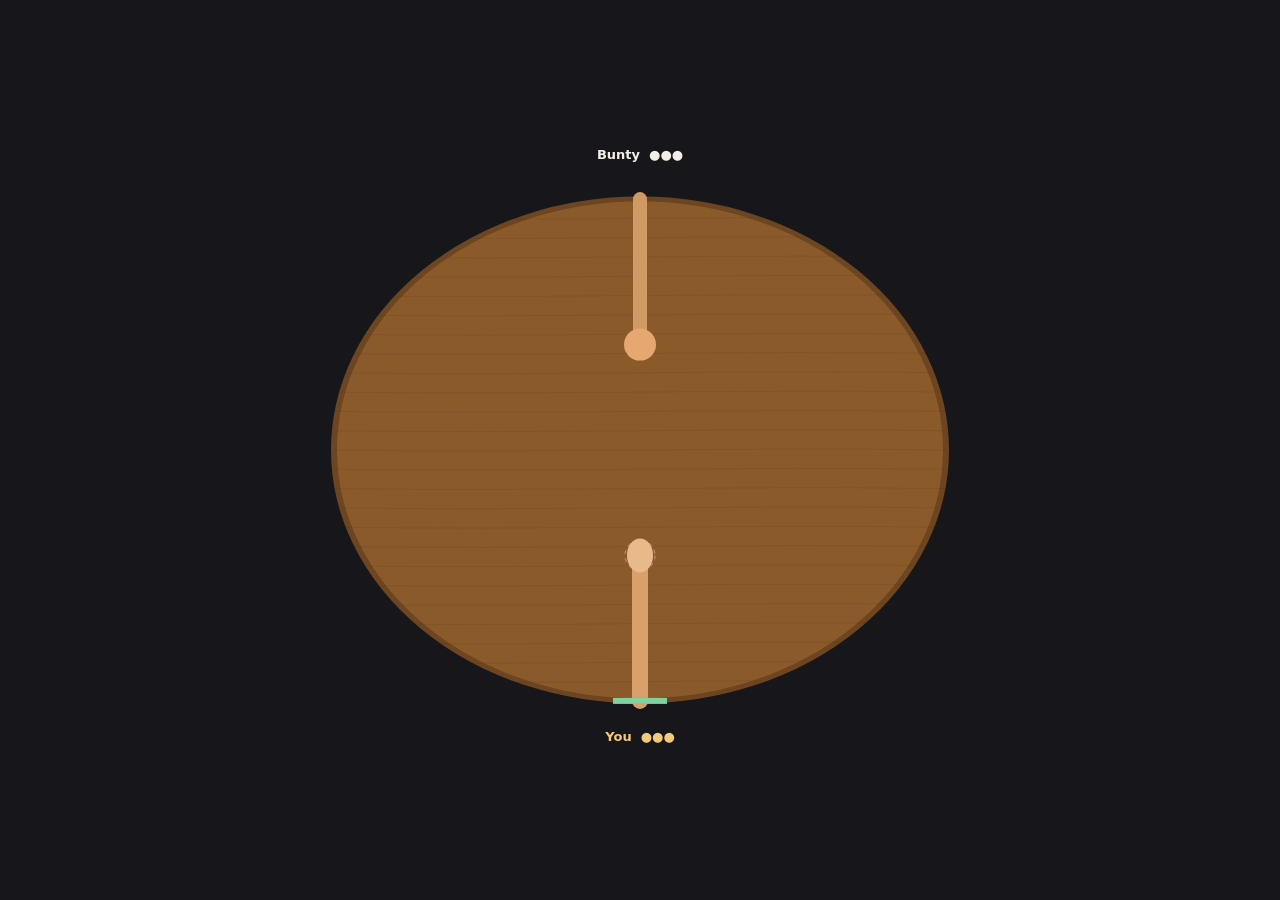
==== handslam/index.html @ 304db89b "feat(handslam): the desk, the hand, the wrist and the fists on screen (#64)" ====
<!doctype html>
<html lang="en">
<head>
<meta charset="utf-8" />
<meta name="viewport" content="width=device-width, initial-scale=1, viewport-fit=cover, maximum-scale=1, user-scalable=no" />
<title>handslam</title>
<link rel="stylesheet" href="./style.css" />
</head>
<body>
  <main id="stage">
    <canvas id="desk"></canvas>
  </main>
  <script type="module" src="./game.js"></script>
</body>
</html>
---- handslam/style.css ----
:root { --wood: #8a5a2b; --wood-dark: #6d4520; --ink: #1b1b1f; --chalk: #f3efe6; }

* { box-sizing: border-box; }

html, body {
  margin: 0; height: 100%; overflow: hidden;
  background: var(--ink); color: var(--chalk);
  font: 14px/1.4 system-ui, -apple-system, "Segoe UI", sans-serif;
  touch-action: none; overscroll-behavior: none; user-select: none;
  -webkit-tap-highlight-color: transparent;
}

#stage {
  position: relative; height: 100%; width: 100%;
  padding: env(safe-area-inset-top) env(safe-area-inset-right)
           env(safe-area-inset-bottom) env(safe-area-inset-left);
}

#desk { display: block; width: 100%; height: 100%; }
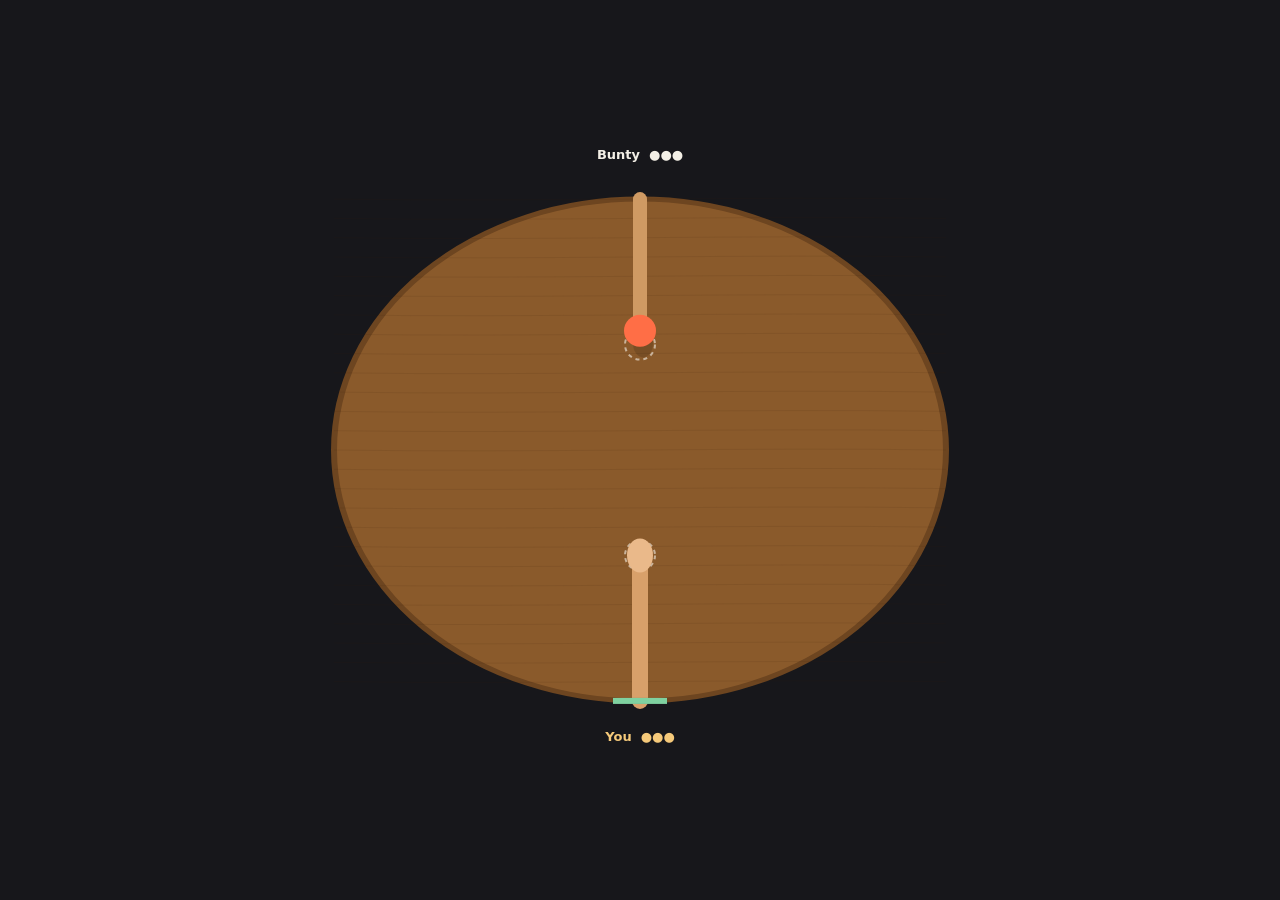
==== commit 01557d65: "feat(handslam): one-button input, fixed-timestep loop, playable duel (#64) measured frameMs on a 375" ====
--- a/handslam/index.html
+++ b/handslam/index.html
@@ -9,6 +9,7 @@
 <body>
   <main id="stage">
     <canvas id="desk"></canvas>
+    <div id="over" hidden><p id="over-text"></p><button id="again">Again</button></div>
   </main>
   <script type="module" src="./game.js"></script>
 </body>
--- a/handslam/style.css
+++ b/handslam/style.css
@@ -17,3 +17,14 @@
 }
 
 #desk { display: block; width: 100%; height: 100%; }
+
+#over {
+  position: absolute; inset: 0; display: grid; place-content: center; gap: 14px;
+  background: rgba(23,23,27,0.82); text-align: center;
+}
+#over[hidden] { display: none; }
+#over p { margin: 0; font-size: 20px; font-weight: 600; }
+#again {
+  font: inherit; padding: 10px 22px; border-radius: 8px; cursor: pointer;
+  background: #f5c97a; color: #1b1b1f; border: 0;
+}
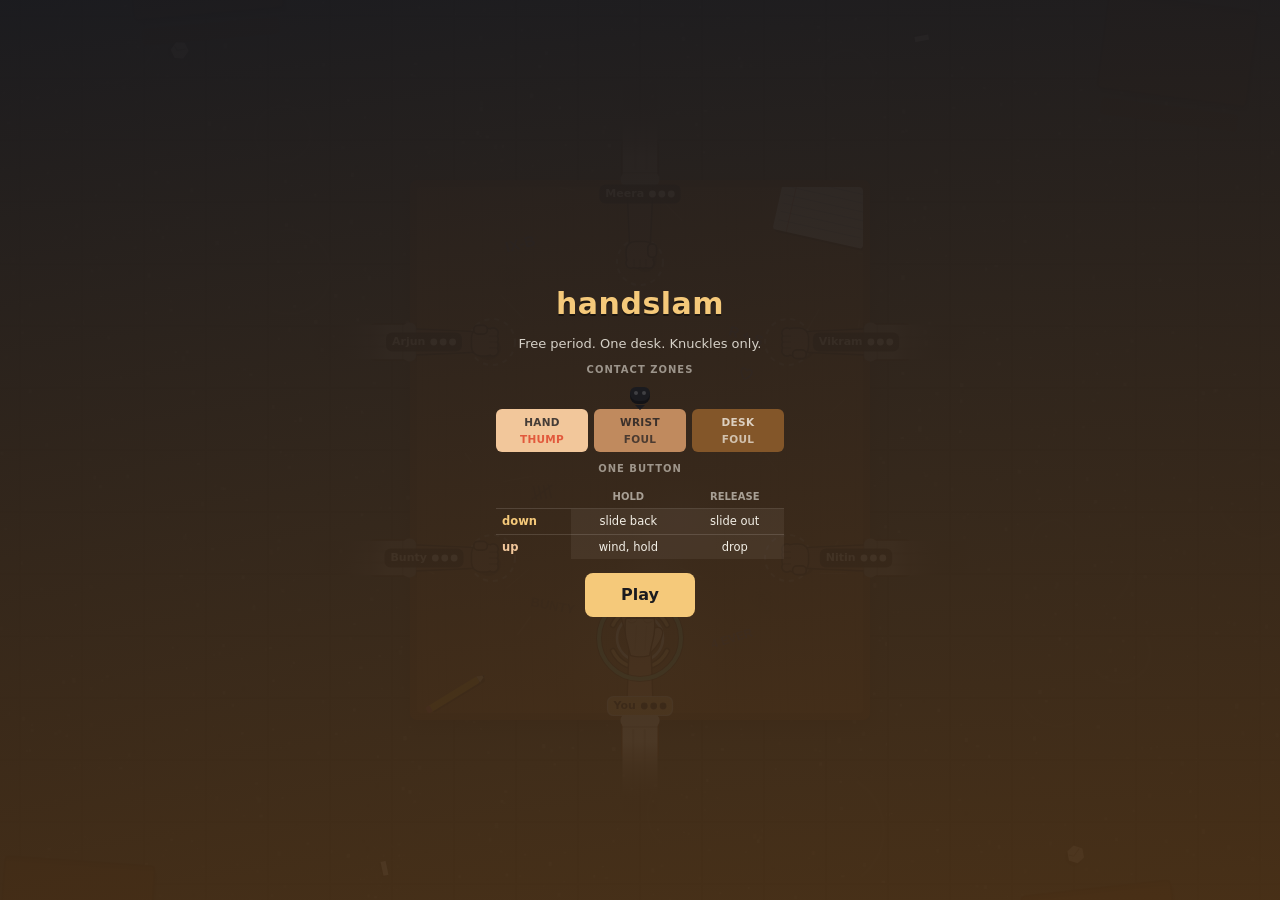
==== commit 986b1027: "feat(handslam): a title screen that explains the game (#69)" ====
--- a/handslam/index.html
+++ b/handslam/index.html
@@ -9,7 +9,47 @@
 <body>
   <main id="stage">
     <canvas id="desk"></canvas>
-    <div id="over" hidden><p id="over-text"></p><button id="again">Again</button></div>
+    <div id="title">
+      <div class="title-card">
+        <h1>handslam</h1>
+        <p class="tagline">Free period. One desk. Knuckles only.</p>
+
+        <p class="section-label">contact zones</p>
+        <div class="zones">
+          <div class="fist-cue" aria-hidden="true"><div class="fist-shape"></div></div>
+          <div class="zone-row">
+            <div class="zone z-hand">
+              <span class="zone-name">hand</span>
+              <span class="zone-outcome outcome-thump">thump</span>
+            </div>
+            <div class="zone z-wrist">
+              <span class="zone-name">wrist</span>
+              <span class="zone-outcome outcome-foul">foul</span>
+            </div>
+            <div class="zone z-desk">
+              <span class="zone-name">desk</span>
+              <span class="zone-outcome outcome-foul">foul</span>
+            </div>
+          </div>
+        </div>
+
+        <p class="section-label">one button</p>
+        <table class="controls">
+          <tr><th></th><th>hold</th><th>release</th></tr>
+          <tr><th class="role down">down</th><td>slide back</td><td>slide out</td></tr>
+          <tr><th class="role up">up</th><td>wind, hold</td><td>drop</td></tr>
+        </table>
+
+        <button id="play" class="btn btn-primary">Play</button>
+      </div>
+    </div>
+    <div id="over" hidden>
+      <p id="over-text"></p>
+      <div class="over-actions">
+        <button id="again" class="btn btn-primary">Again</button>
+        <button id="toTitle" class="btn btn-secondary">Rules</button>
+      </div>
+    </div>
   </main>
   <script type="module" src="./game.js"></script>
 </body>
--- a/handslam/style.css
+++ b/handslam/style.css
@@ -1,4 +1,8 @@
-:root { --wood: #8a5a2b; --wood-dark: #6d4520; --ink: #1b1b1f; --chalk: #f3efe6; }
+:root {
+  --wood: #835629; --wood-dark: #6a4420; --wood-edge: #4f3316; --floor: #3f463d;
+  --ink: #1b1b1f; --chalk: #f3efe6; --gold: #f5c97a;
+  --hand-skin: #f2c79b; --hand-finger: #c08a5e; --danger: #e2593c;
+}
 
 * { box-sizing: border-box; }
 
@@ -18,13 +22,97 @@
 
 #desk { display: block; width: 100%; height: 100%; }
 
+.btn {
+  font: inherit; font-weight: 600; padding: 10px 22px; border-radius: 8px;
+  cursor: pointer; border: 0;
+}
+.btn-primary { background: var(--gold); color: var(--ink); }
+.btn-secondary {
+  background: rgba(243,239,230,0.12); color: var(--chalk);
+  box-shadow: inset 0 0 0 1.5px rgba(243,239,230,0.4);
+}
+
+/* ── title screen ─────────────────────────────────────────────────────────
+ * Every colour here is sampled from game.js's canvas palette (the `C` object)
+ * rather than invented fresh — same wood/gold/hand tones the desk itself is
+ * drawn in, so the title reads as the same room and not a bolted-on menu. */
+#title {
+  position: absolute; inset: 0; display: grid; place-content: center;
+  background: linear-gradient(175deg, rgba(27,27,31,0.97) 0%, rgba(74,48,22,0.93) 100%);
+  text-align: center; padding: 12px;
+}
+#title[hidden] { display: none; }
+
+.title-card {
+  display: flex; flex-direction: column; align-items: center; gap: 10px;
+  width: min(288px, 86vw);
+}
+
+.title-card h1 {
+  margin: 0; font-size: 30px; letter-spacing: 0.5px; color: var(--gold);
+  text-shadow: 0 2px 0 rgba(0,0,0,0.4);
+}
+.tagline { margin: 0; font-size: 13px; color: var(--chalk); opacity: 0.85; }
+
+.section-label {
+  margin: 0; font-size: 10px; font-weight: 700; letter-spacing: 1px;
+  text-transform: uppercase; opacity: 0.55;
+}
+
+.zones { display: flex; flex-direction: column; align-items: center; gap: 5px; width: 100%; }
+
+.fist-cue { display: flex; justify-content: center; }
+.fist-shape {
+  position: relative; width: 20px; height: 17px;
+  border-radius: 6px 6px 8px 8px; background: var(--ink);
+  box-shadow: inset 0 -3px 0 rgba(0,0,0,0.3);
+}
+.fist-shape::before {                 /* two knuckle highlights */
+  content: ""; position: absolute; top: 4px; left: 4px;
+  width: 4px; height: 4px; border-radius: 50%;
+  background: rgba(255,255,255,0.16); box-shadow: 8px 0 0 rgba(255,255,255,0.16);
+}
+.fist-shape::after {                  /* the drop, straight down onto whichever zone */
+  content: ""; position: absolute; left: 50%; top: 100%; margin-top: 1px;
+  transform: translateX(-50%);
+  border: 5px solid transparent; border-top-color: var(--ink);
+}
+
+.zone-row { display: flex; gap: 6px; width: 100%; }
+.zone {
+  flex: 1; display: flex; flex-direction: column; align-items: center; gap: 2px;
+  padding: 6px 2px; border-radius: 6px;
+  font-size: 10.5px; font-weight: 700; text-transform: uppercase; letter-spacing: 0.3px;
+}
+.zone-name { opacity: 0.8; }
+.z-hand { background: var(--hand-skin); color: var(--ink); }
+.z-wrist { background: var(--hand-finger); color: var(--ink); }
+.z-desk { background: var(--wood); color: var(--chalk); }
+.outcome-thump { color: var(--danger); }
+.outcome-foul { opacity: 0.7; }
+
+.controls { border-collapse: collapse; font-size: 11.5px; width: 100%; }
+.controls th, .controls td { padding: 4px 6px; }
+.controls tr:first-child th {
+  font-weight: 700; opacity: 0.6; font-size: 10px; text-transform: uppercase;
+}
+.controls .role { text-align: left; font-weight: 700; }
+.controls .role.down { color: var(--gold); }
+.controls .role.up { color: var(--hand-skin); }
+.controls td { text-align: center; background: rgba(243,239,230,0.06); }
+.controls tr + tr td, .controls tr + tr th { border-top: 1px solid rgba(243,239,230,0.14); }
+
+#title .btn-primary { margin-top: 4px; font-size: 16px; padding: 11px 36px; }
+
+/* ── result overlay ────────────────────────────────────────────────────── */
 #over {
   position: absolute; inset: 0; display: grid; place-content: center; gap: 14px;
   background: rgba(23,23,27,0.82); text-align: center;
 }
 #over[hidden] { display: none; }
-#over p { margin: 0; font-size: 20px; font-weight: 600; }
-#again {
-  font: inherit; padding: 10px 22px; border-radius: 8px; cursor: pointer;
-  background: #f5c97a; color: #1b1b1f; border: 0;
-}
+/* M1's messages were short enough to never wrap. Naming a specific winner by
+ * name among six runs longer ("Vikram's hand survived. You were knocked
+ * out.") and a grid item sizes to its content by default — with no width
+ * limit that text pushed past the viewport edge instead of wrapping. */
+#over p { margin: 0; font-size: 20px; font-weight: 600; max-width: min(320px, 88vw); }
+.over-actions { display: flex; gap: 10px; justify-content: center; }
